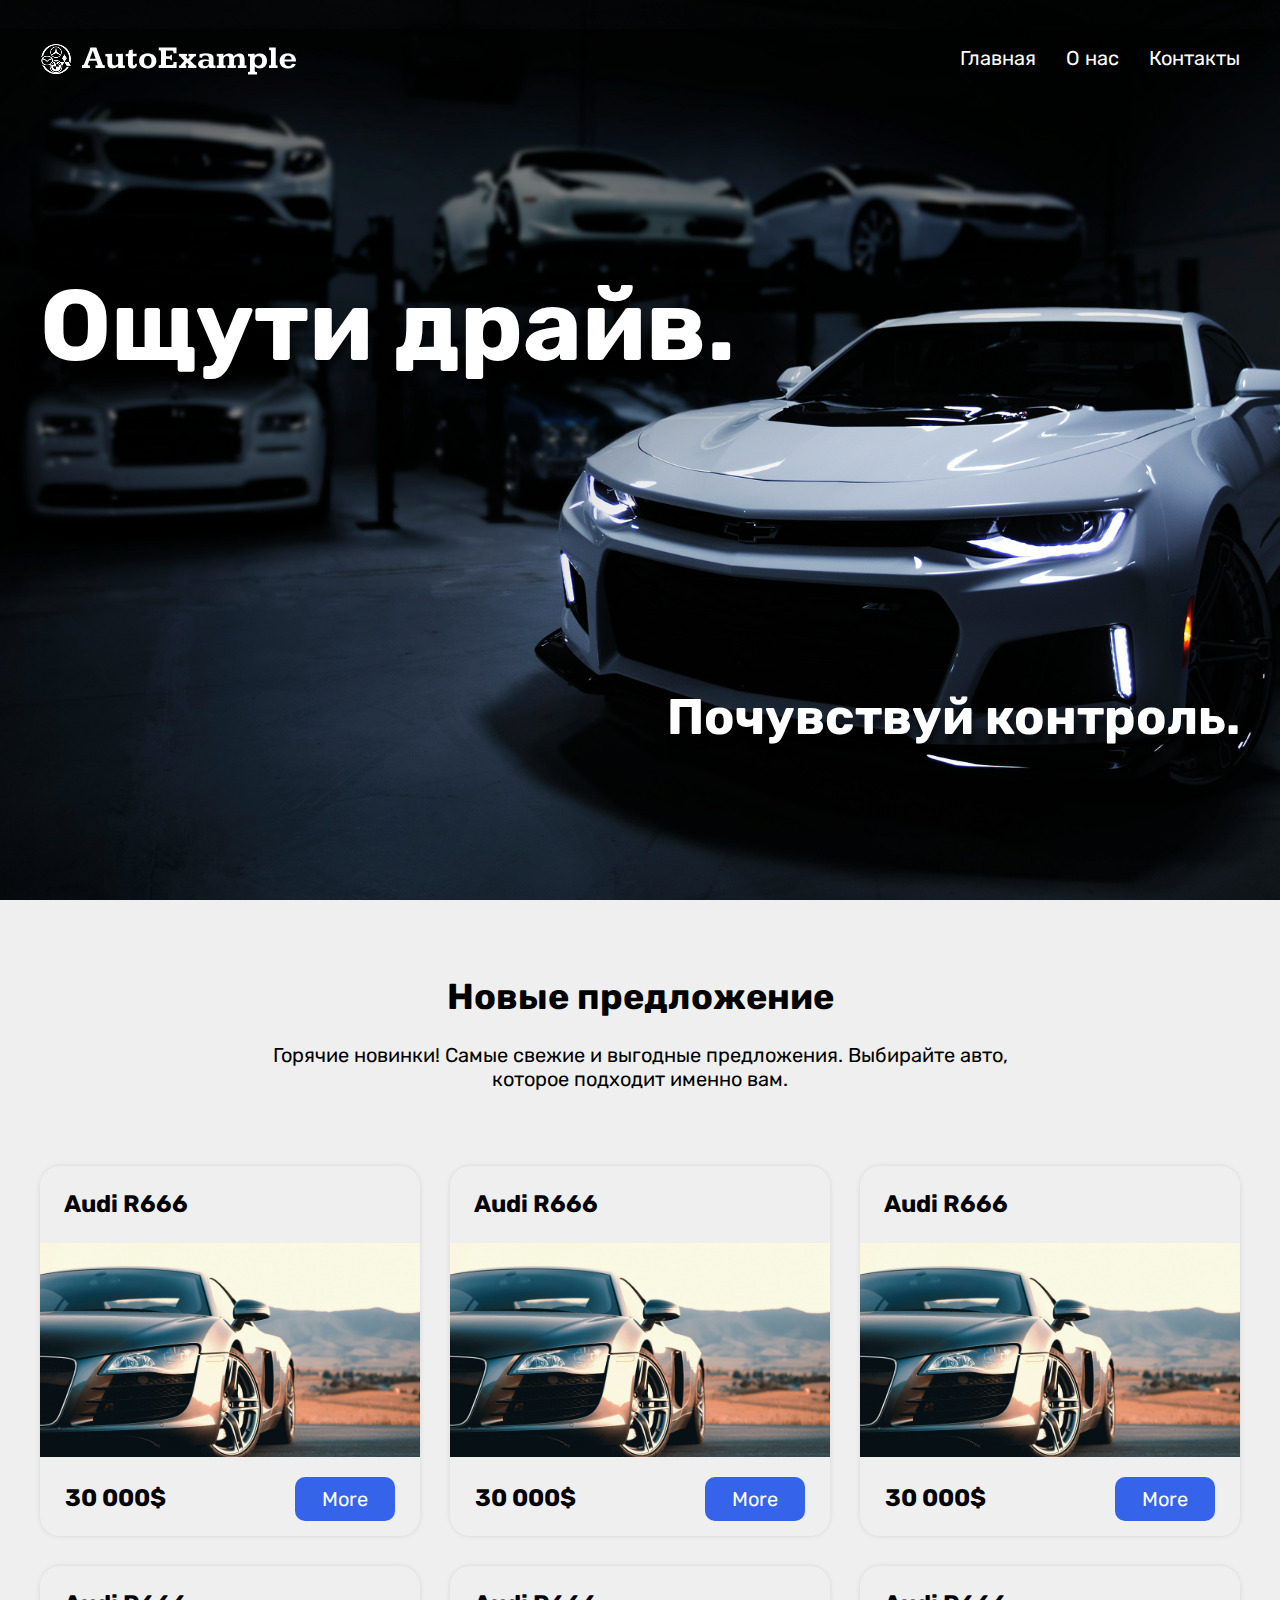
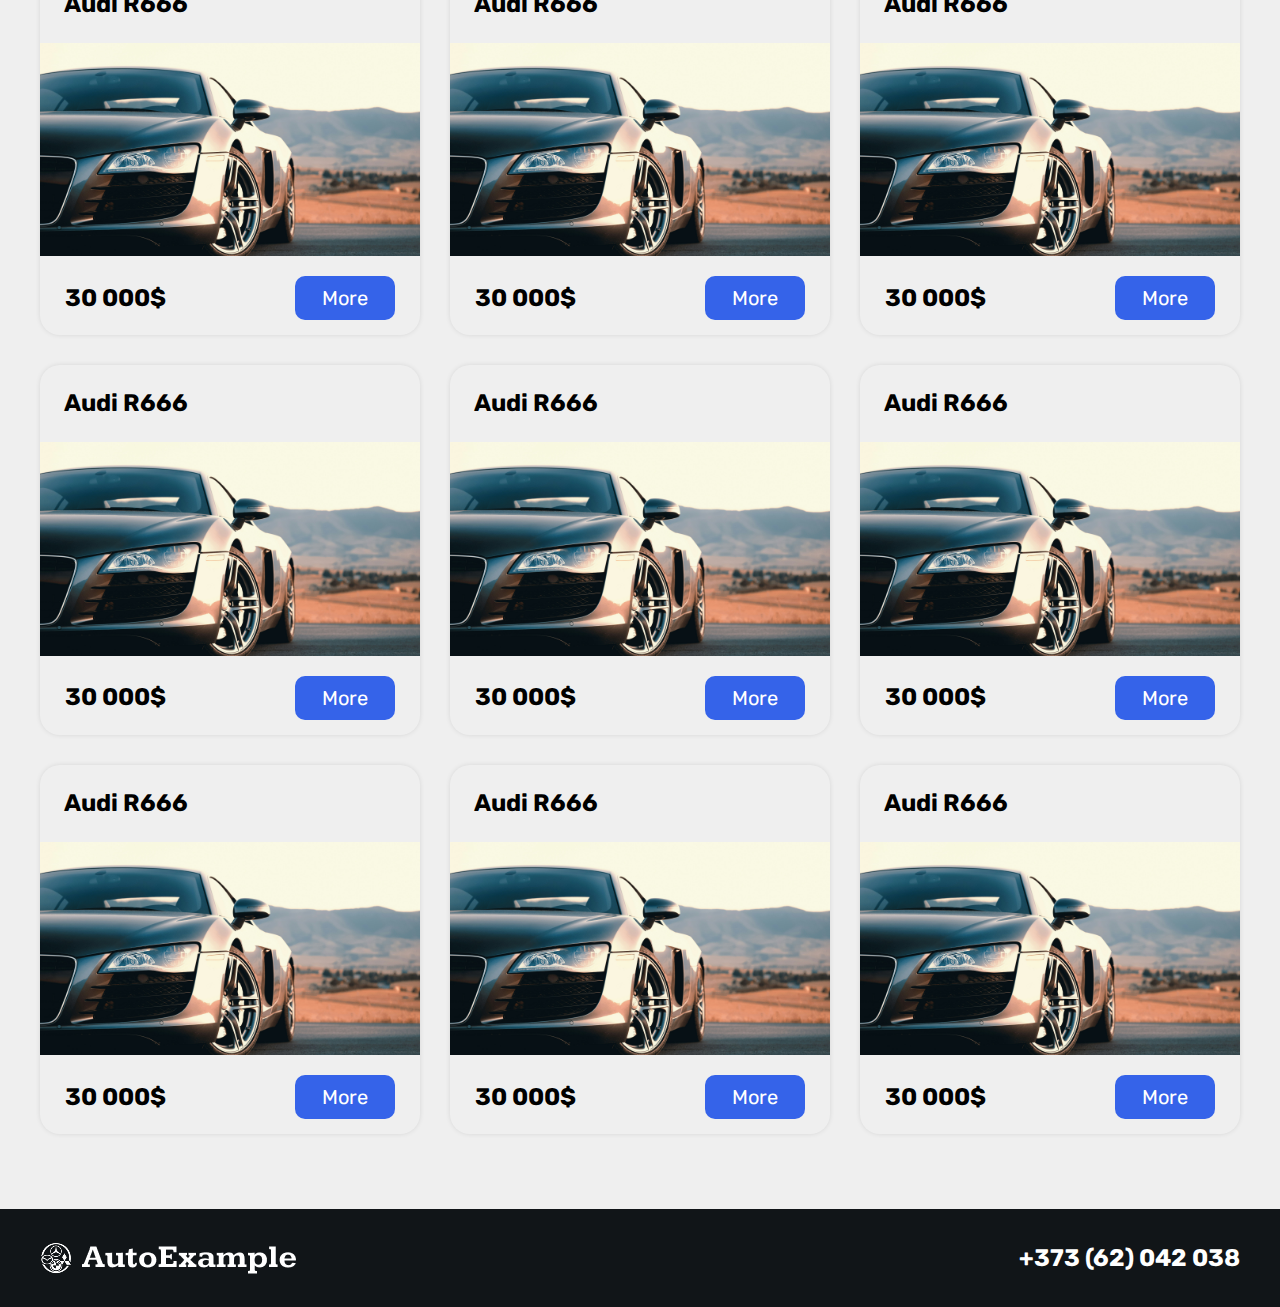
==== index.html @ 7bc927a0 "first commit" ====
<!DOCTYPE html>
<html lang="en">
  <head>
    <meta charset="UTF-8" />
    <meta name="viewport" content="width=device-width, initial-scale=1.0" />
    <title>Cars</title>
    <link rel="icon" type="image/png" href="favicon.png" />
    <link rel="preconnect" href="https://fonts.googleapis.com" />
    <link rel="preconnect" href="https://fonts.gstatic.com" crossorigin />
    <link
      href="https://fonts.googleapis.com/css2?family=Rubik:ital,wght@0,300..900;1,300..900&display=swap"
      rel="stylesheet"
    />
    <link
      rel="stylesheet"
      href="https://cdn.jsdelivr.net/npm/swiper@11/swiper-bundle.min.css"
    />
    <link rel="stylesheet" href="css/reset.css" />
    <link rel="stylesheet" href="css/style.css" />
  </head>
  <body>
    <header class="header">
      <div class="container">
        <nav class="menu">
          <a class="logo" href="index.html">
            <img class="logo__img" src="images/logo.png" alt="logo" />
          </a>
          <ul class="menu__list">
            <li class="menu__item">
              <a class="menu__link" href="index.html">Главная</a>
            </li>
            <li class="menu__item">
              <a class="menu__link" href="about.html">О нас</a>
            </li>
            <li class="menu__item">
              <a class="menu__link" href="contacts.html">Контакты</a>
            </li>
          </ul>
          <a class="menu__btn" data="hamburger-menu">
            <b></b>
            <b></b>
            <b></b>
          </a>
        </nav>
      </div>
    </header>
    <main class="main">
      <section class="hero" style="background-image: url('images/hero-bg.jpg')">
        <div class="container">
          <div class="hero__inner">
            <h1 class="hero__title">Ощути драйв.</h1>
            <p class="hero__subtitle">Почувствуй контроль.</p>
          </div>
        </div>
      </section>
      <section class="offers section" id="offers">
        <div class="container">
          <h2 class="offers__title">Новые предложение</h2>
          <p class="offers__text">
            Горячие новинки! Самые свежие и выгодные предложения. Выбирайте
            авто, которое подходит именно вам.
          </p>
          <ul class="offers__list">
            <li class="offers__item">
              <article class="car-card">
                <h3 class="car-card__title">
                  <a class="car-card__linkage" href="product.html">
                    Audi R666
                  </a>
                </h3>
                <a class="car-card__link" href="product.html"
                  ><img
                    class="car-card__img"
                    src="images/card.png"
                    alt="BMW 530"
                /></a>
                <div class="car-card__box">
                  <span class="car-card__price">30 000$</span>
                  <a class="car-card__more" href="product.html">More</a>
                </div>
              </article>
            </li>
            <li class="offers__item">
              <article class="car-card">
                <h3 class="car-card__title">
                  <a class="car-card__linkage" href="product.html">
                    Audi R666
                  </a>
                </h3>
                <a class="car-card__link" href="product.html"
                  ><img
                    class="car-card__img"
                    src="images/card.png"
                    alt="BMW 530"
                /></a>
                <div class="car-card__box">
                  <span class="car-card__price">30 000$</span>
                  <a class="car-card__more" href="product.html">More</a>
                </div>
              </article>
            </li>
            <li class="offers__item">
              <article class="car-card">
                <h3 class="car-card__title">
                  <a class="car-card__linkage" href="product.html">
                    Audi R666
                  </a>
                </h3>
                <a class="car-card__link" href="product.html"
                  ><img
                    class="car-card__img"
                    src="images/card.png"
                    alt="BMW 530"
                /></a>
                <div class="car-card__box">
                  <span class="car-card__price">30 000$</span>
                  <a class="car-card__more" href="product.html">More</a>
                </div>
              </article>
            </li>
            <li class="offers__item">
              <article class="car-card">
                <h3 class="car-card__title">
                  <a class="car-card__linkage" href="product.html">
                    Audi R666
                  </a>
                </h3>
                <a class="car-card__link" href="product.html"
                  ><img
                    class="car-card__img"
                    src="images/card.png"
                    alt="BMW 530"
                /></a>
                <div class="car-card__box">
                  <span class="car-card__price">30 000$</span>
                  <a class="car-card__more" href="product.html">More</a>
                </div>
              </article>
            </li>
            <li class="offers__item">
              <article class="car-card">
                <h3 class="car-card__title">
                  <a class="car-card__linkage" href="product.html">
                    Audi R666
                  </a>
                </h3>
                <a class="car-card__link" href="product.html"
                  ><img
                    class="car-card__img"
                    src="images/card.png"
                    alt="BMW 530"
                /></a>
                <div class="car-card__box">
                  <span class="car-card__price">30 000$</span>
                  <a class="car-card__more" href="product.html">More</a>
                </div>
              </article>
            </li>
            <li class="offers__item">
              <article class="car-card">
                <h3 class="car-card__title">
                  <a class="car-card__linkage" href="product.html">
                    Audi R666
                  </a>
                </h3>
                <a class="car-card__link" href="product.html"
                  ><img
                    class="car-card__img"
                    src="images/card.png"
                    alt="BMW 530"
                /></a>
                <div class="car-card__box">
                  <span class="car-card__price">30 000$</span>
                  <a class="car-card__more" href="product.html">More</a>
                </div>
              </article>
            </li>
            <li class="offers__item">
              <article class="car-card">
                <h3 class="car-card__title">
                  <a class="car-card__linkage" href="product.html">
                    Audi R666
                  </a>
                </h3>
                <a class="car-card__link" href="product.html"
                  ><img
                    class="car-card__img"
                    src="images/card.png"
                    alt="BMW 530"
                /></a>
                <div class="car-card__box">
                  <span class="car-card__price">30 000$</span>
                  <a class="car-card__more" href="product.html">More</a>
                </div>
              </article>
            </li>
            <li class="offers__item">
              <article class="car-card">
                <h3 class="car-card__title">
                  <a class="car-card__linkage" href="product.html">
                    Audi R666
                  </a>
                </h3>
                <a class="car-card__link" href="product.html"
                  ><img
                    class="car-card__img"
                    src="images/card.png"
                    alt="BMW 530"
                /></a>
                <div class="car-card__box">
                  <span class="car-card__price">30 000$</span>
                  <a class="car-card__more" href="product.html">More</a>
                </div>
              </article>
            </li>
            <li class="offers__item">
              <article class="car-card">
                <h3 class="car-card__title">
                  <a class="car-card__linkage" href="product.html">
                    Audi R666
                  </a>
                </h3>
                <a class="car-card__link" href="product.html"
                  ><img
                    class="car-card__img"
                    src="images/card.png"
                    alt="BMW 530"
                /></a>
                <div class="car-card__box">
                  <span class="car-card__price">30 000$</span>
                  <a class="car-card__more" href="product.html">More</a>
                </div>
              </article>
            </li>
            <li class="offers__item">
              <article class="car-card">
                <h3 class="car-card__title">
                  <a class="car-card__linkage" href="product.html">
                    Audi R666
                  </a>
                </h3>
                <a class="car-card__link" href="product.html"
                  ><img
                    class="car-card__img"
                    src="images/card.png"
                    alt="BMW 530"
                /></a>
                <div class="car-card__box">
                  <span class="car-card__price">30 000$</span>
                  <a class="car-card__more" href="product.html">More</a>
                </div>
              </article>
            </li>
            <li class="offers__item">
              <article class="car-card">
                <h3 class="car-card__title">
                  <a class="car-card__linkage" href="product.html">
                    Audi R666
                  </a>
                </h3>
                <a class="car-card__link" href="product.html"
                  ><img
                    class="car-card__img"
                    src="images/card.png"
                    alt="BMW 530"
                /></a>
                <div class="car-card__box">
                  <span class="car-card__price">30 000$</span>
                  <a class="car-card__more" href="product.html">More</a>
                </div>
              </article>
            </li>
            <li class="offers__item">
              <article class="car-card">
                <h3 class="car-card__title">
                  <a class="car-card__linkage" href="product.html">
                    Audi R666
                  </a>
                </h3>
                <a class="car-card__link" href="product.html"
                  ><img
                    class="car-card__img"
                    src="images/card.png"
                    alt="BMW 530"
                /></a>
                <div class="car-card__box">
                  <span class="car-card__price">30 000$</span>
                  <a class="car-card__more" href="product.html">More</a>
                </div>
              </article>
            </li>
          </ul>
        </div>
      </section>
    </main>
    <footer class="footer">
      <div class="container">
        <nav class="footer__nav">
          <a class="logo" href="index.html">
            <img class="logo__img" src="images/logo.png" alt="logo" />
          </a>
          <a class="footer__phone" href="tel:+37362042038">+373 (62) 042 038</a>
        </nav>
      </div>
    </footer>
    <script src="https://cdn.jsdelivr.net/npm/swiper@11/swiper-bundle.min.js"></script>
    <script src="js/main.js"></script>
  </body>
</html>
---- css/style.css ----
:root {
  --vh: 100vh;
}

html {
  scroll-behavior: smooth;
}

html,
body {
  height: 100%;
}

body {
  font-family: "Rubik", sans-serif;
  font-size: 20px;
  font-weight: 400;
  line-height: 1.2;
  background-color: #efefef;
  display: flex;
  flex-direction: column;
}

.main {
  flex-grow: 1;
}

.container {
  max-width: 1230px;
  padding: 0 15px;
  margin: 0 auto;
}

.container-fluid {
  max-width: 1430px;
  padding: 0 15px;
  margin: 0 auto;
}

.section {
  padding: 75px 0;
}

.header {
  padding: 40px 0;
  position: absolute;
  top: 0;
  left: 0;
  right: 0;
  color: #fff;
  z-index: 55;
}

.header.header-default {
  position: relative;
  color: #000;
}

.header.header-default .menu__btn b {
  background-color: #111518;
  transition: background-color 0.5s ease;
}

.header.header-default .logo {
  background-color: #111518;
}

.header.header-default .menu__btn.active b {
  background-color: #fff;
}

.logo {
  z-index: 55;
}

.menu {
  display: flex;
  justify-content: space-between;
  align-items: center;
  gap: 30px;
}

.menu__list {
  display: flex;
  gap: 30px;
}

.menu__link {
  padding-bottom: 2px;
  position: relative;
}

.menu__link::before {
  content: "";
  position: absolute;
  display: block;
  left: 50%;
  transform: translateX(-50%);
  bottom: 0;
  width: 0;
  height: 1px;
  background-color: #fff;
  transition: width 0.5s ease;
}

@media (hover: hover) {
  .menu__link:hover::before {
    width: 100%;
  }

  .header.header-default .menu__link:hover::before {
    background-color: #111518;
  }
}

.menu__btn {
  width: 44px;
  height: 33px;
  display: none;
  position: relative;
  z-index: 6;
}

.menu__btn b {
  position: absolute;
  left: 0;
  width: 44px;
  height: 3px;
  background-color: white;
}

.menu__btn b:nth-child(1) {
  top: 0;
}

.menu__btn b:nth-child(2) {
  top: 50%;
}

.menu__btn b:nth-child(3) {
  top: 100%;
}

.hero {
  background-repeat: no-repeat;
  background-size: cover;
  background-position: center;
}

.hero__inner {
  height: 100vh;
  padding-top: 118px;
  display: flex;
  flex-direction: column;
  justify-content: space-around;
}

.hero__title,
.hero__subtitle {
  font-weight: 700;
  font-size: 100px;
  line-height: 1;
  color: #fff;
  text-shadow: 2px 10px 5px rgba(0, 0, 0, 0.5);
}

.hero__subtitle {
  text-align: right;
  font-size: 50px;
}

.offers__title {
  font-size: 36px;
  text-align: center;
  margin-bottom: 25px;
}

.offers__text {
  text-align: center;
  max-width: 800px;
  margin: 0 auto 75px;
}

.offers__list {
  display: grid;
  grid-template-columns: repeat(3, 1fr);
  gap: 30px;
}

.car-card {
  border-radius: 20px;
  box-shadow: 0 0 5px rgba(0, 0, 0, 0.1);
}

.car-card__title {
  font-size: 24px;
  padding: 24px;
}

.car-card__box {
  padding: 15px 25px;
  display: flex;
  justify-content: space-between;
  align-items: center;
}

.car-card__price {
  font-weight: 700;
  font-size: 24px;
}

.car-card__more {
  background-color: #3563e9;
  padding: 10px 15px;
  color: #fff;
  border-radius: 10px;
  max-width: 100px;
  width: 100%;
  text-align: center;
}

.footer {
  background-color: #111518;
}

.footer__nav {
  display: flex;
  justify-content: space-between;
  gap: 15px 30px;
  align-items: center;
  color: #fff;
  padding: 30px 0;
  flex-wrap: wrap;
}

.footer__phone {
  font-size: 24px;
  font-weight: 700;
}

.about__top,
.contacts__top {
  height: 550px;
  background-color: #111518;
}

.about__header-inner {
  position: absolute;
  left: 0;
  top: 0;
  right: 0;
  height: 100%;
  max-width: 500px;
  display: flex;
  flex-direction: column;
  justify-content: center;
  gap: 15px;
  align-items: center;
  width: 100%;
  padding: 15px;
}

.about__subtitle,
.contacts__subtitle {
  font-size: 24px;
  max-width: 300px;
  padding-left: 68px;
  font-weight: 500;
}

.contacts__subtitle {
  padding: 0;
}

.contacts__title,
.about__title {
  font-size: 64px;
}

.product__preview {
  max-width: 1000px;
  width: 100%;
}

.product__title {
  text-align: left;
  font-size: 32px;
  color: #3563e9;
  margin-bottom: 25px;
}

.product__inner {
  display: flex;
  align-items: center;
  justify-content: space-between;
  gap: 30px;
  margin-bottom: 30px;
  box-shadow: 0 0 5px rgba(0, 0, 0, 0.1);
  border-radius: 20px;
  padding: 50px;
}

.product__swiper {
  height: 500px;
  border-radius: 20px;
  max-width: 1000px;
  width: 100%;
}

.swiper.product__swiper {
  margin: 0;
  box-shadow: 0 0 10px rgba(0, 0, 0, 0.5);
}

.swiper-pagination-vertical.swiper-pagination-bullets,
.swiper-vertical > .swiper-pagination-bullets {
  left: 10px;
  right: auto;
}

.product__img {
  object-fit: cover;
  width: 100%;
  height: 100%;
}

.product__box {
  max-width: 370px;
  width: 100%;
}

.product__text:not(:last-child) {
  margin-bottom: 15px;
}

.product__list {
  margin-bottom: 15px;
  font-size: 14px;
}

.product__item {
  display: flex;
  justify-content: space-between;
  position: relative;
}

.product__item:not(:last-child) {
  margin-bottom: 15px;
}

.product__item::after,
.product__price::after {
  content: "";
  position: absolute;
  display: block;
  width: 100%;
  height: 1px;
  left: 0;
  right: 0;
  bottom: 5px;
  z-index: 1;
  border-bottom: 1px dashed rgb(51 51 51 / 16%);
}

.product__item dd {
  text-align: right;
  color: #a3a2a2;
  padding-left: 5px;
  background-color: #efefef;
  position: relative;
  z-index: 2;
}

.product__item dt {
  background-color: #efefef;
  position: relative;
  z-index: 2;
  padding-right: 5px;
}

.product__price {
  display: flex;
  justify-content: space-between;
  gap: 15px;
  font-size: 20px;
  position: relative;
}

.product__price span {
  padding-left: 5px;
  background-color: #efefef;
  position: relative;
  z-index: 2;
}

.product__price span:first-child {
  padding-left: 0;
  padding-right: 5px;
}

.product__descr {
  margin-bottom: 15px;
  font-weight: 700;
  font-size: 28px;
}

.product__next {
  font-size: 28px;
  font-weight: 500;
}

.product__next a {
  color: #3563e9;
}

.about,
.contacts,
.product {
  padding: 0 0 75px;
}

.contacts__slider {
  max-width: 1000px;
}

.about__box,
.contacts__box {
  max-width: 1000px;
  margin: 0 auto;
}

.about__img,
.contacts__img {
  margin: 0 auto 30px;
  border-radius: 20px;
  width: 100%;
  object-fit: cover;
}

.about__list {
  display: grid;
  grid-template-columns: repeat(1, 1fr);
  gap: 30px;
}

.about__item {
  display: flex;
  gap: 30px;
  align-items: center;
}

.about__img {
  max-width: 700px;
  margin-bottom: 0;
  box-shadow: 0 0 10px rgba(0, 0, 0, 0.5);
}

.about__text {
  margin-bottom: 0;
  line-height: 1.8;
}

.about__image {
  box-shadow: 0 0 10px rgba(0, 0, 0, 0.5);
  border-radius: 20px;
}

.about__text.about__text--last {
  margin-bottom: 0;
}

.about__text {
  margin-bottom: 30px;
  line-height: 1.3;
}

.contacts__header,
.about__header {
  height: 500px;
  border-radius: 20px;
  background-repeat: no-repeat;
  background-size: cover;
  background-position: center;
  margin-bottom: 75px;
  display: flex;
  align-items: center;
  color: #fff;
  position: relative;
  overflow: hidden;
  box-shadow: 0 0 10px rgba(0, 0, 0, 0.5);
}

.contacts__header::before,
.about__header::before {
  content: "";
  position: absolute;
  inset: 0;
  background-color: rgba(0, 0, 0, 0.5);
}

.contacts__content {
  display: flex;
  gap: 30px;
  justify-content: space-between;
}

.contacts__info {
  padding-top: 45px;
  order: 1;
  max-width: 500px;
}

.contacts__text {
  margin-bottom: 30px;
}

.contacts__item:not(:last-child) {
  margin-bottom: 15px;
}

.contacts__link {
  padding-left: 50px;
  font-weight: 700;
  color: #3563e9;
  text-decoration: underline;
  font-size: 24px;
  position: relative;
}

.contacts__link.contacts__link--phone::before {
  background-image: url("../images/phone-icon.png");
}

.contacts__link.contacts__link--email::before {
  background-image: url("../images/email.png");
}

.contacts__link::before {
  content: "";
  position: absolute;
  display: block;
  left: 0;
  top: 0;
  width: 30px;
  height: 30px;
  background-repeat: no-repeat;
  background-size: cover;
  background-position: center;
}

.contacts__form {
  max-width: 600px;
  width: 100%;
}

.contacts__form-title {
  font-size: 28px;
  font-weight: 700;
  display: block;
  margin-bottom: 15px;
}

.contacts__input,
.contacts__textarea {
  padding: 20px;
  border-radius: 20px;
  width: 100%;
  display: block;
  border: 2px solid #111518;
  margin-bottom: 15px;
}

.contacts__textarea {
  height: 136px;
}

.contacts__btn {
  background-color: #3563e9;
  padding: 20px;
  font-weight: 500;
  border-radius: 20px;
  width: 100%;
  text-align: center;
  color: #fff;
}

@media (max-width: 1430px) {
  .contacts__header,
  .about__header {
    margin: 0 -15px 50px;
    border-radius: 0;
  }
}

@media (max-width: 1200px) {
  .car-card__bottom-item:nth-child(3),
  .car-card__bottom-item:last-child {
    display: none;
  }

  .hero__title {
    max-width: 900px;
  }

  .about__img {
    max-width: 600px;
  }

  .product__inner {
    flex-wrap: wrap;
  }

  .product__box,
  .product__swiper {
    max-width: 100%;
  }
}

@media (max-width: 992px) {
  .offers__list {
    grid-template-columns: repeat(2, 1fr);
    gap: 15px;
  }

  .offers {
    padding: 50px 0;
  }

  .offers__text {
    margin-bottom: 50px;
  }

  .offers__title {
    font-size: 32px;
    margin-bottom: 15px;
  }

  .hero__title {
    font-size: 48px;
    margin-bottom: 25px;
  }

  .hero__text {
    font-size: 24px;
  }

  .about__list {
    grid-template-columns: repeat(1, 1fr);
    gap: 25px;
  }

  .about__item {
    flex-wrap: wrap;
  }

  .about__item:nth-child(odd) p {
    margin-bottom: 0;
  }

  .about__item:nth-child(even) img {
    order: 1;
  }

  .about__item:nth-child(even) p {
    margin-bottom: 0;
  }

  .about__img {
    max-width: 100%;
  }

  .contacts__info {
    max-width: 400px;
  }

  .contacts__header,
  .about__header {
    margin-bottom: 50px;
  }

  .about,
  .contacts,
  .product {
    padding-bottom: 50px;
  }

  .product__inner {
    flex-wrap: wrap;
    gap: 15px;
    margin-bottom: 15px;
  }

  .product__title {
    font-size: 32px;
  }

  .product__box {
    max-width: 100%;
  }

  .swiper.product__swiper {
    width: calc(100% + 30px);
    max-width: calc(100% + 30px);
    margin: 0 -15px;
    border-radius: 0;
  }

  .hero__subtitle {
    order: -1;
    text-align: left;
    word-wrap: break-word;
  }

  .hero__title {
    text-align: right;
    word-wrap: break-word;
  }

  .about__header-inner {
    max-width: 100%;
  }

  .about__subtitle,
  .contacts__subtitle {
    padding-left: 0;
    text-align: center;
  }

  .product__inner {
    box-shadow: none;
    padding: 0;
    margin-bottom: 25px;
  }

  .product__descr,
  .product__next {
    font-size: 24px;
  }
}

@media (max-width: 860px) {
  .contacts__content {
    flex-wrap: wrap;
  }

  .contacts__form,
  .contacts__info {
    max-width: 100%;
  }

  .contacts__info {
    padding-top: 0;
    order: -1;
  }

  .contacts__header,
  .about__header,
  .product__swiper {
    height: 400px;
    margin-bottom: 25px;
  }
}

@media (max-width: 768px) {
  .offers__title {
    font-size: 28px;
  }

  .hero__title {
    font-size: 36px;
    margin-bottom: 25px;
  }

  .hero__text {
    font-size: 20px;
  }

  .about__title,
  .contacts__title {
    font-size: 56px;
  }

  .about__list {
    grid-template-columns: repeat(1, 1fr);
  }
}

@media (max-width: 680px) {
  .header {
    padding: 30px 0;
  }

  .menu__list {
    position: fixed;
    width: 0;
    height: 0;
    transform: translate(0, -50%);
    top: 50%;
    right: 0;
    transition: paddint-top 0.5s ease, opacity 1s ease, font-size 0.5s ease,
      width 0.5s ease, height 0.5s ease;
    flex-direction: column;
    background-color: rgba(0, 0, 0, 0.9);
    align-items: center;
    justify-content: center;
    font-size: 0;
    width: 100%;
    opacity: 0;
    color: #fff;
    z-index: 5;
    padding-top: 0;
  }

  .menu__list--active {
    width: 100%;
    opacity: 1;
    height: 100%;
    font-size: 28px;
    padding-top: 78px;
  }

  .menu__btn {
    display: block;
  }

  .offers__list {
    grid-template-columns: repeat(1, 1fr);
  }

  .footer__nav {
    justify-content: center;
  }

  .footer__phone {
    font-size: 20px;
  }

  .contacts__link {
    font-size: 22px;
  }

  .contacts__form-title {
    font-size: 24px;
  }

  .contacts__header,
  .about__header,
  .product__swiper {
    height: 350px;
  }

  .about__title,
  .contacts__title {
    font-size: 48px;
  }
}

@media (max-width: 560px) {
  .hero {
    background-position: 55% center;
  }
  .hero__title {
    font-size: 32px;
  }

  .hero__subtitle {
    font-size: 42px;
  }

  .hero__link {
    font-size: 20px;
  }

  .contacts__header,
  .about__header,
  .product__swiper {
    height: 300px;
  }

  .about__title,
  .contacts__title {
    font-size: 36px;
  }
}

@media (max-width: 480px) {
  .contacts__header,
  .about__header,
  .product__swiper {
    height: 250px;
  }
}

@media (max-width: 430px) {
  .contacts__header,
  .about__header,
  .product__swiper {
    height: 200px;
  }

  .about__title,
  .contacts__title,
  .product__title {
    font-size: 32px;
  }
}

@media (max-width: 370px) {
  .contacts__header,
  .about__header,
  .product__swiper {
    height: 150px;
  }
}
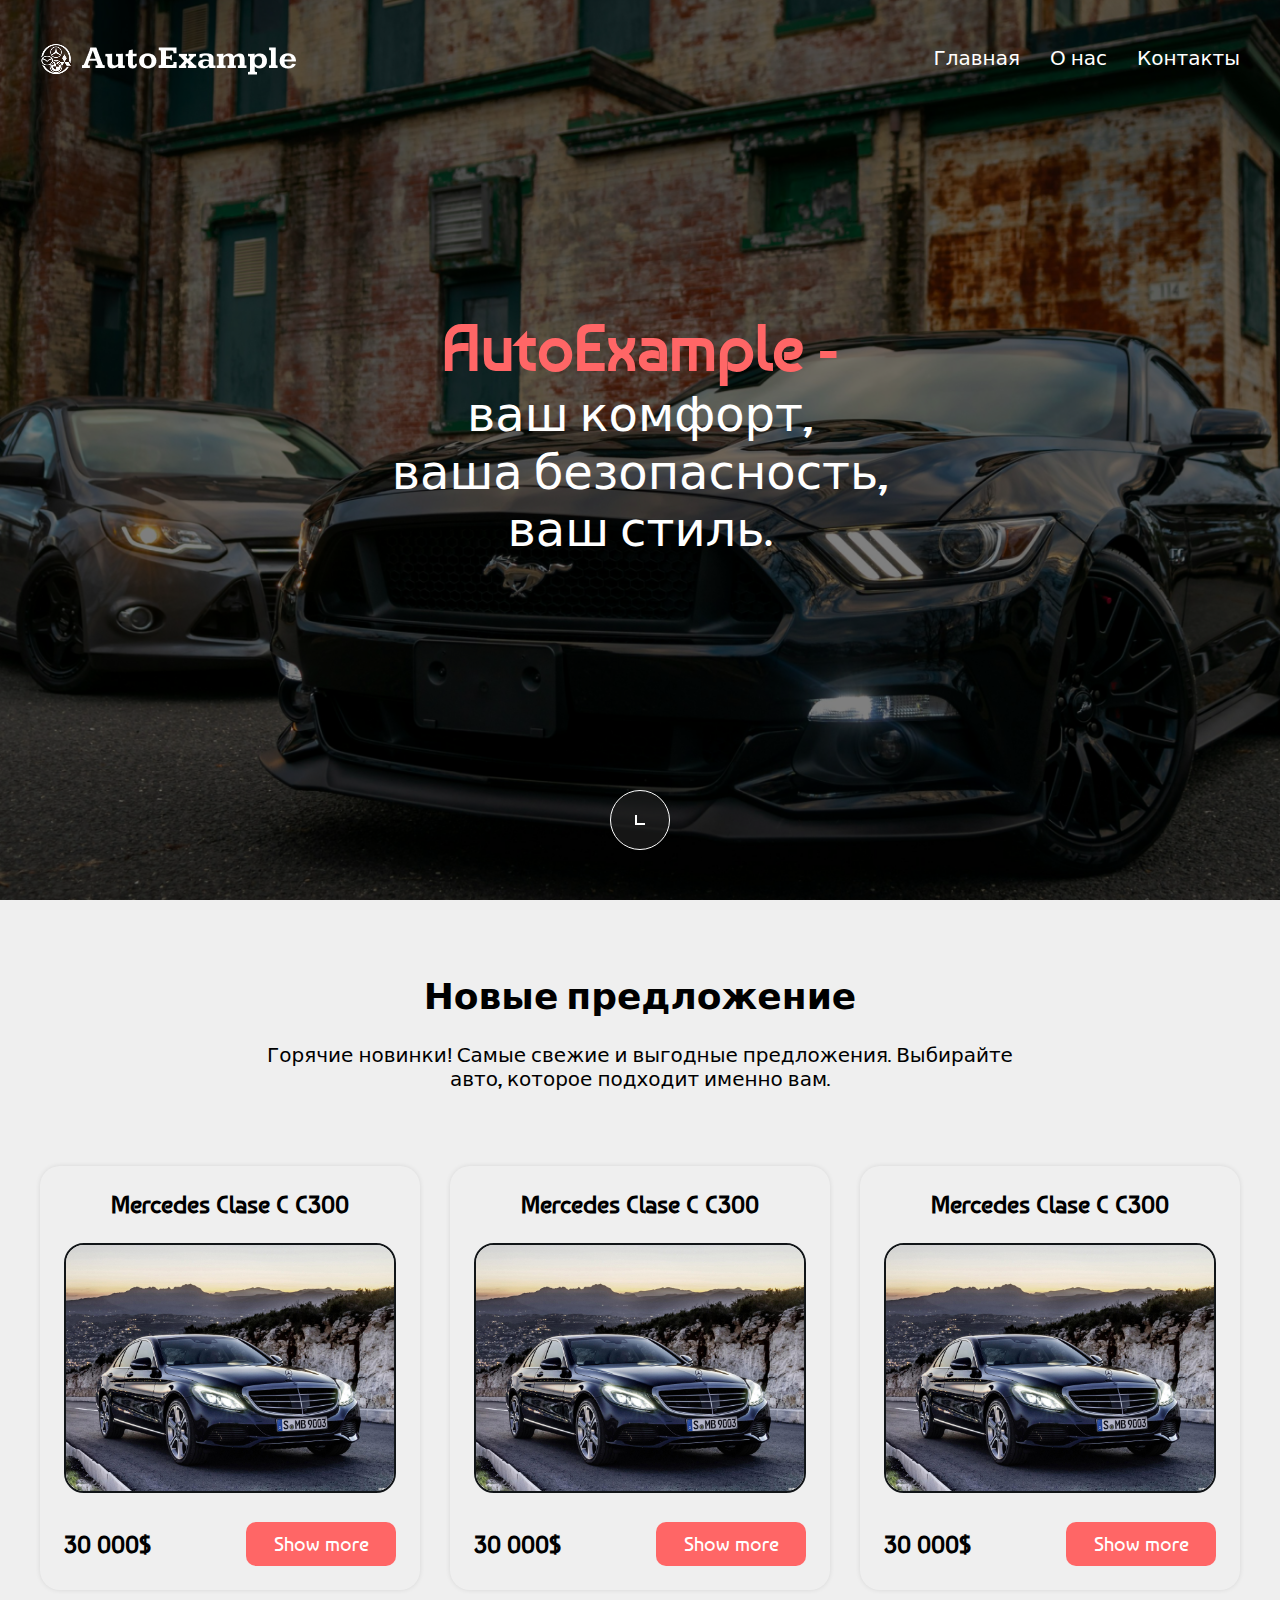
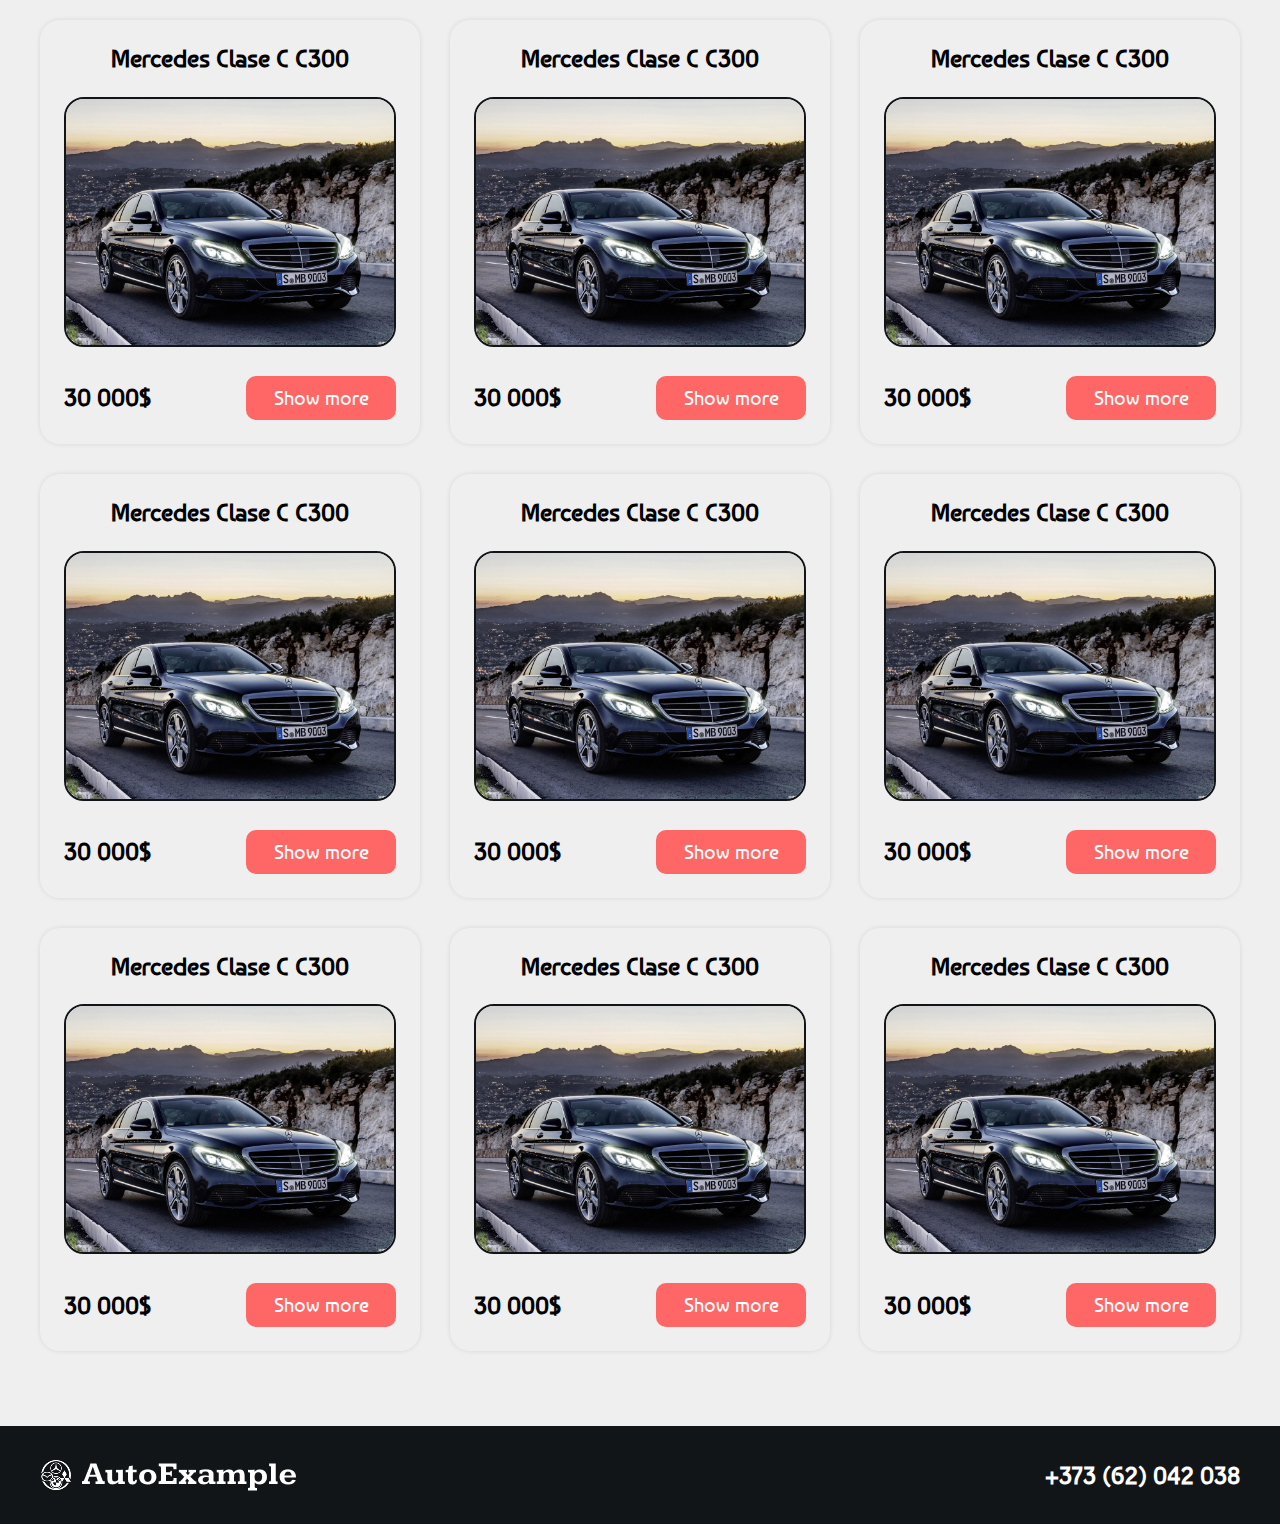
==== commit a052d08e: "added pages" ====
--- a/index.html
+++ b/index.html
@@ -8,7 +8,7 @@
     <link rel="preconnect" href="https://fonts.googleapis.com" />
     <link rel="preconnect" href="https://fonts.gstatic.com" crossorigin />
     <link
-      href="https://fonts.googleapis.com/css2?family=Rubik:ital,wght@0,300..900;1,300..900&display=swap"
+      href="https://fonts.googleapis.com/css2?family=Baumans&display=swap"
       rel="stylesheet"
     />
     <link
@@ -45,11 +45,16 @@
       </div>
     </header>
     <main class="main">
-      <section class="hero" style="background-image: url('images/hero-bg.jpg')">
+      <section class="hero" style="background-image: url('images/hero-bg.png')">
         <div class="container">
           <div class="hero__inner">
-            <h1 class="hero__title">Ощути драйв.</h1>
-            <p class="hero__subtitle">Почувствуй контроль.</p>
+            <h1 class="hero__title">
+              <span>AutoExample -</span> <span>ваш комфорт,</span>
+              <span>ваша безопасность,</span> <span>ваш стиль.</span>
+            </h1>
+            <a class="arrows__link" href="#offers">
+              <div class="arrows__item"></div>
+            </a>
           </div>
         </div>
       </section>
@@ -65,227 +70,227 @@
               <article class="car-card">
                 <h3 class="car-card__title">
                   <a class="car-card__linkage" href="product.html">
-                    Audi R666
-                  </a>
-                </h3>
-                <a class="car-card__link" href="product.html"
-                  ><img
-                    class="car-card__img"
-                    src="images/card.png"
-                    alt="BMW 530"
-                /></a>
-                <div class="car-card__box">
-                  <span class="car-card__price">30 000$</span>
-                  <a class="car-card__more" href="product.html">More</a>
-                </div>
-              </article>
-            </li>
-            <li class="offers__item">
-              <article class="car-card">
-                <h3 class="car-card__title">
-                  <a class="car-card__linkage" href="product.html">
-                    Audi R666
-                  </a>
-                </h3>
-                <a class="car-card__link" href="product.html"
-                  ><img
-                    class="car-card__img"
-                    src="images/card.png"
-                    alt="BMW 530"
-                /></a>
-                <div class="car-card__box">
-                  <span class="car-card__price">30 000$</span>
-                  <a class="car-card__more" href="product.html">More</a>
-                </div>
-              </article>
-            </li>
-            <li class="offers__item">
-              <article class="car-card">
-                <h3 class="car-card__title">
-                  <a class="car-card__linkage" href="product.html">
-                    Audi R666
-                  </a>
-                </h3>
-                <a class="car-card__link" href="product.html"
-                  ><img
-                    class="car-card__img"
-                    src="images/card.png"
-                    alt="BMW 530"
-                /></a>
-                <div class="car-card__box">
-                  <span class="car-card__price">30 000$</span>
-                  <a class="car-card__more" href="product.html">More</a>
-                </div>
-              </article>
-            </li>
-            <li class="offers__item">
-              <article class="car-card">
-                <h3 class="car-card__title">
-                  <a class="car-card__linkage" href="product.html">
-                    Audi R666
-                  </a>
-                </h3>
-                <a class="car-card__link" href="product.html"
-                  ><img
-                    class="car-card__img"
-                    src="images/card.png"
-                    alt="BMW 530"
-                /></a>
-                <div class="car-card__box">
-                  <span class="car-card__price">30 000$</span>
-                  <a class="car-card__more" href="product.html">More</a>
-                </div>
-              </article>
-            </li>
-            <li class="offers__item">
-              <article class="car-card">
-                <h3 class="car-card__title">
-                  <a class="car-card__linkage" href="product.html">
-                    Audi R666
-                  </a>
-                </h3>
-                <a class="car-card__link" href="product.html"
-                  ><img
-                    class="car-card__img"
-                    src="images/card.png"
-                    alt="BMW 530"
-                /></a>
-                <div class="car-card__box">
-                  <span class="car-card__price">30 000$</span>
-                  <a class="car-card__more" href="product.html">More</a>
-                </div>
-              </article>
-            </li>
-            <li class="offers__item">
-              <article class="car-card">
-                <h3 class="car-card__title">
-                  <a class="car-card__linkage" href="product.html">
-                    Audi R666
-                  </a>
-                </h3>
-                <a class="car-card__link" href="product.html"
-                  ><img
-                    class="car-card__img"
-                    src="images/card.png"
-                    alt="BMW 530"
-                /></a>
-                <div class="car-card__box">
-                  <span class="car-card__price">30 000$</span>
-                  <a class="car-card__more" href="product.html">More</a>
-                </div>
-              </article>
-            </li>
-            <li class="offers__item">
-              <article class="car-card">
-                <h3 class="car-card__title">
-                  <a class="car-card__linkage" href="product.html">
-                    Audi R666
-                  </a>
-                </h3>
-                <a class="car-card__link" href="product.html"
-                  ><img
-                    class="car-card__img"
-                    src="images/card.png"
-                    alt="BMW 530"
-                /></a>
-                <div class="car-card__box">
-                  <span class="car-card__price">30 000$</span>
-                  <a class="car-card__more" href="product.html">More</a>
-                </div>
-              </article>
-            </li>
-            <li class="offers__item">
-              <article class="car-card">
-                <h3 class="car-card__title">
-                  <a class="car-card__linkage" href="product.html">
-                    Audi R666
-                  </a>
-                </h3>
-                <a class="car-card__link" href="product.html"
-                  ><img
-                    class="car-card__img"
-                    src="images/card.png"
-                    alt="BMW 530"
-                /></a>
-                <div class="car-card__box">
-                  <span class="car-card__price">30 000$</span>
-                  <a class="car-card__more" href="product.html">More</a>
-                </div>
-              </article>
-            </li>
-            <li class="offers__item">
-              <article class="car-card">
-                <h3 class="car-card__title">
-                  <a class="car-card__linkage" href="product.html">
-                    Audi R666
-                  </a>
-                </h3>
-                <a class="car-card__link" href="product.html"
-                  ><img
-                    class="car-card__img"
-                    src="images/card.png"
-                    alt="BMW 530"
-                /></a>
-                <div class="car-card__box">
-                  <span class="car-card__price">30 000$</span>
-                  <a class="car-card__more" href="product.html">More</a>
-                </div>
-              </article>
-            </li>
-            <li class="offers__item">
-              <article class="car-card">
-                <h3 class="car-card__title">
-                  <a class="car-card__linkage" href="product.html">
-                    Audi R666
-                  </a>
-                </h3>
-                <a class="car-card__link" href="product.html"
-                  ><img
-                    class="car-card__img"
-                    src="images/card.png"
-                    alt="BMW 530"
-                /></a>
-                <div class="car-card__box">
-                  <span class="car-card__price">30 000$</span>
-                  <a class="car-card__more" href="product.html">More</a>
-                </div>
-              </article>
-            </li>
-            <li class="offers__item">
-              <article class="car-card">
-                <h3 class="car-card__title">
-                  <a class="car-card__linkage" href="product.html">
-                    Audi R666
-                  </a>
-                </h3>
-                <a class="car-card__link" href="product.html"
-                  ><img
-                    class="car-card__img"
-                    src="images/card.png"
-                    alt="BMW 530"
-                /></a>
-                <div class="car-card__box">
-                  <span class="car-card__price">30 000$</span>
-                  <a class="car-card__more" href="product.html">More</a>
-                </div>
-              </article>
-            </li>
-            <li class="offers__item">
-              <article class="car-card">
-                <h3 class="car-card__title">
-                  <a class="car-card__linkage" href="product.html">
-                    Audi R666
-                  </a>
-                </h3>
-                <a class="car-card__link" href="product.html"
-                  ><img
-                    class="car-card__img"
-                    src="images/card.png"
-                    alt="BMW 530"
-                /></a>
-                <div class="car-card__box">
-                  <span class="car-card__price">30 000$</span>
-                  <a class="car-card__more" href="product.html">More</a>
+                    Mercedes Clase C C300
+                  </a>
+                </h3>
+                <a class="car-card__link" href="product.html"
+                  ><img
+                    class="car-card__img"
+                    src="images/car.jpg"
+                    alt="BMW 530"
+                /></a>
+                <div class="car-card__box">
+                  <span class="car-card__price">30 000$</span>
+                  <a class="car-card__more" href="product.html">Show more</a>
+                </div>
+              </article>
+            </li>
+            <li class="offers__item">
+              <article class="car-card">
+                <h3 class="car-card__title">
+                  <a class="car-card__linkage" href="product.html">
+                    Mercedes Clase C C300
+                  </a>
+                </h3>
+                <a class="car-card__link" href="product.html"
+                  ><img
+                    class="car-card__img"
+                    src="images/car.jpg"
+                    alt="BMW 530"
+                /></a>
+                <div class="car-card__box">
+                  <span class="car-card__price">30 000$</span>
+                  <a class="car-card__more" href="product.html">Show more</a>
+                </div>
+              </article>
+            </li>
+            <li class="offers__item">
+              <article class="car-card">
+                <h3 class="car-card__title">
+                  <a class="car-card__linkage" href="product.html">
+                    Mercedes Clase C C300
+                  </a>
+                </h3>
+                <a class="car-card__link" href="product.html"
+                  ><img
+                    class="car-card__img"
+                    src="images/car.jpg"
+                    alt="BMW 530"
+                /></a>
+                <div class="car-card__box">
+                  <span class="car-card__price">30 000$</span>
+                  <a class="car-card__more" href="product.html">Show more</a>
+                </div>
+              </article>
+            </li>
+            <li class="offers__item">
+              <article class="car-card">
+                <h3 class="car-card__title">
+                  <a class="car-card__linkage" href="product.html">
+                    Mercedes Clase C C300
+                  </a>
+                </h3>
+                <a class="car-card__link" href="product.html"
+                  ><img
+                    class="car-card__img"
+                    src="images/car.jpg"
+                    alt="BMW 530"
+                /></a>
+                <div class="car-card__box">
+                  <span class="car-card__price">30 000$</span>
+                  <a class="car-card__more" href="product.html">Show more</a>
+                </div>
+              </article>
+            </li>
+            <li class="offers__item">
+              <article class="car-card">
+                <h3 class="car-card__title">
+                  <a class="car-card__linkage" href="product.html">
+                    Mercedes Clase C C300
+                  </a>
+                </h3>
+                <a class="car-card__link" href="product.html"
+                  ><img
+                    class="car-card__img"
+                    src="images/car.jpg"
+                    alt="BMW 530"
+                /></a>
+                <div class="car-card__box">
+                  <span class="car-card__price">30 000$</span>
+                  <a class="car-card__more" href="product.html">Show more</a>
+                </div>
+              </article>
+            </li>
+            <li class="offers__item">
+              <article class="car-card">
+                <h3 class="car-card__title">
+                  <a class="car-card__linkage" href="product.html">
+                    Mercedes Clase C C300
+                  </a>
+                </h3>
+                <a class="car-card__link" href="product.html"
+                  ><img
+                    class="car-card__img"
+                    src="images/car.jpg"
+                    alt="BMW 530"
+                /></a>
+                <div class="car-card__box">
+                  <span class="car-card__price">30 000$</span>
+                  <a class="car-card__more" href="product.html">Show more</a>
+                </div>
+              </article>
+            </li>
+            <li class="offers__item">
+              <article class="car-card">
+                <h3 class="car-card__title">
+                  <a class="car-card__linkage" href="product.html">
+                    Mercedes Clase C C300
+                  </a>
+                </h3>
+                <a class="car-card__link" href="product.html"
+                  ><img
+                    class="car-card__img"
+                    src="images/car.jpg"
+                    alt="BMW 530"
+                /></a>
+                <div class="car-card__box">
+                  <span class="car-card__price">30 000$</span>
+                  <a class="car-card__more" href="product.html">Show more</a>
+                </div>
+              </article>
+            </li>
+            <li class="offers__item">
+              <article class="car-card">
+                <h3 class="car-card__title">
+                  <a class="car-card__linkage" href="product.html">
+                    Mercedes Clase C C300
+                  </a>
+                </h3>
+                <a class="car-card__link" href="product.html"
+                  ><img
+                    class="car-card__img"
+                    src="images/car.jpg"
+                    alt="BMW 530"
+                /></a>
+                <div class="car-card__box">
+                  <span class="car-card__price">30 000$</span>
+                  <a class="car-card__more" href="product.html">Show more</a>
+                </div>
+              </article>
+            </li>
+            <li class="offers__item">
+              <article class="car-card">
+                <h3 class="car-card__title">
+                  <a class="car-card__linkage" href="product.html">
+                    Mercedes Clase C C300
+                  </a>
+                </h3>
+                <a class="car-card__link" href="product.html"
+                  ><img
+                    class="car-card__img"
+                    src="images/car.jpg"
+                    alt="BMW 530"
+                /></a>
+                <div class="car-card__box">
+                  <span class="car-card__price">30 000$</span>
+                  <a class="car-card__more" href="product.html">Show more</a>
+                </div>
+              </article>
+            </li>
+            <li class="offers__item">
+              <article class="car-card">
+                <h3 class="car-card__title">
+                  <a class="car-card__linkage" href="product.html">
+                    Mercedes Clase C C300
+                  </a>
+                </h3>
+                <a class="car-card__link" href="product.html"
+                  ><img
+                    class="car-card__img"
+                    src="images/car.jpg"
+                    alt="BMW 530"
+                /></a>
+                <div class="car-card__box">
+                  <span class="car-card__price">30 000$</span>
+                  <a class="car-card__more" href="product.html">Show more</a>
+                </div>
+              </article>
+            </li>
+            <li class="offers__item">
+              <article class="car-card">
+                <h3 class="car-card__title">
+                  <a class="car-card__linkage" href="product.html">
+                    Mercedes Clase C C300
+                  </a>
+                </h3>
+                <a class="car-card__link" href="product.html"
+                  ><img
+                    class="car-card__img"
+                    src="images/car.jpg"
+                    alt="BMW 530"
+                /></a>
+                <div class="car-card__box">
+                  <span class="car-card__price">30 000$</span>
+                  <a class="car-card__more" href="product.html">Show more</a>
+                </div>
+              </article>
+            </li>
+            <li class="offers__item">
+              <article class="car-card">
+                <h3 class="car-card__title">
+                  <a class="car-card__linkage" href="product.html">
+                    Mercedes Clase C C300
+                  </a>
+                </h3>
+                <a class="car-card__link" href="product.html"
+                  ><img
+                    class="car-card__img"
+                    src="images/car.jpg"
+                    alt="BMW 530"
+                /></a>
+                <div class="car-card__box">
+                  <span class="car-card__price">30 000$</span>
+                  <a class="car-card__more" href="product.html">Show more</a>
                 </div>
               </article>
             </li>
--- a/css/style.css
+++ b/css/style.css
@@ -12,7 +12,7 @@
 }
 
 body {
-  font-family: "Rubik", sans-serif;
+  font-family: "Baumans", system-ui;
   font-size: 20px;
   font-weight: 400;
   line-height: 1.2;
@@ -49,6 +49,10 @@
   right: 0;
   color: #fff;
   z-index: 55;
+}
+
+.header-base.header {
+  border-bottom: 2px solid rgb(233, 233, 233);
 }
 
 .header.header-default {
@@ -145,28 +149,108 @@
   background-repeat: no-repeat;
   background-size: cover;
   background-position: center;
+  position: relative;
+}
+
+.hero::before {
+  content: "";
+  position: absolute;
+  display: block;
+  inset: 0;
+  background-color: rgba(0, 0, 0, 0.5);
 }
 
 .hero__inner {
   height: 100vh;
   padding-top: 118px;
-  display: flex;
+  padding-bottom: 150px;
+  display: flex;
+  justify-content: center;
+  align-items: center;
+  position: relative;
+}
+
+.hero__title {
+  font-size: 64px;
+  color: #fff;
+  display: flex;
+  align-items: center;
   flex-direction: column;
-  justify-content: space-around;
-}
-
-.hero__title,
-.hero__subtitle {
-  font-weight: 700;
-  font-size: 100px;
-  line-height: 1;
-  color: #fff;
-  text-shadow: 2px 10px 5px rgba(0, 0, 0, 0.5);
-}
-
-.hero__subtitle {
-  text-align: right;
-  font-size: 50px;
+  justify-content: center;
+  text-align: center;
+}
+
+.hero__title span:first-child {
+  color: #ff6666;
+}
+
+.hero__title span:not(:first-child) {
+  font-size: 48px;
+  font-weight: 500;
+}
+
+.hero__title-text {
+  font-size: 48px;
+  max-width: 800px;
+  display: block;
+}
+
+.arrows__link {
+  border: 1px solid #fff;
+  border-radius: 50%;
+  background-color: rgba(30, 30, 30, 0.7);
+  width: 60px;
+  height: 60px;
+  margin: 0 auto;
+  position: absolute;
+  left: 0;
+  right: 0;
+  bottom: 50px;
+  display: flex;
+  justify-content: center;
+  align-items: center;
+  flex-direction: column;
+}
+
+.arrows__item {
+  width: 10px;
+  height: 10px;
+  position: relative;
+  margin: 0 auto;
+}
+
+.arrows__item::after,
+.arrows__item::before {
+  content: "";
+  position: absolute;
+  border-bottom: 2px solid #fff;
+  border-left: 2px solid #fff;
+  width: 100%;
+  height: 100%;
+  animation: arrow 3s linear infinite;
+}
+
+.arrows__item::after {
+  animation: arrow 3s linear infinite -1.5s;
+}
+
+@keyframes arrow {
+  0% {
+    opacity: 0;
+    transform: translate(0, -10px) rotate(-45deg);
+  }
+  10%,
+  90% {
+    opacity: 0;
+  }
+  50% {
+    opacity: 1;
+    transform: translate(0, 0) rotate(-45deg);
+  }
+  100% {
+    opacity: 0;
+    transform: translate(0, 10px) rotate(-45deg);
+  }
 }
 
 .offers__title {
@@ -188,17 +272,30 @@
 }
 
 .car-card {
+  padding: 24px;
   border-radius: 20px;
   box-shadow: 0 0 5px rgba(0, 0, 0, 0.1);
 }
 
 .car-card__title {
   font-size: 24px;
-  padding: 24px;
+  padding-bottom: 24px;
+  text-align: center;
+}
+
+.car-card__link {
+  border: 2px solid #111518;
+  width: 100%;
+  overflow: hidden;
+  border-radius: 20px;
+}
+
+.car-card__img {
+  width: 100%;
 }
 
 .car-card__box {
-  padding: 15px 25px;
+  padding-top: 24px;
   display: flex;
   justify-content: space-between;
   align-items: center;
@@ -210,11 +307,11 @@
 }
 
 .car-card__more {
-  background-color: #3563e9;
+  background-color: #ff6666;
   padding: 10px 15px;
   color: #fff;
   border-radius: 10px;
-  max-width: 100px;
+  max-width: 150px;
   width: 100%;
   text-align: center;
 }
@@ -282,6 +379,78 @@
   width: 100%;
 }
 
+.product__container {
+  max-width: 1000px;
+  margin: 0 auto 15px;
+  border-radius: 10px;
+  overflow: hidden;
+  box-shadow: 0 0 10px rgba(0, 0, 0, 0.9);
+}
+
+.product__container img {
+  height: 500px;
+  width: 100%;
+  object-fit: cover;
+}
+
+.tabs-content {
+  display: none;
+}
+
+.tabs-content.tabs-content--active {
+  display: block;
+  animation: opacity 0.5s linear;
+}
+
+@keyframes opacity {
+  from {
+    opacity: 0;
+  }
+  to {
+    opacity: 1;
+  }
+}
+
+.product__tabs {
+  display: flex;
+  gap: 10px;
+  overflow-x: auto;
+}
+
+.product__tab {
+  width: 120px;
+  height: 80px;
+  border-radius: 10px;
+  overflow: hidden;
+  box-shadow: 0 0 10px rgba(0, 0, 0, 0.5);
+  position: relative;
+}
+
+.product__tab::before {
+  content: "";
+  position: absolute;
+  display: block;
+  inset: 0;
+  background: rgba(0, 0, 0, 0.8);
+  transition: background 0.5s ease;
+}
+
+@media (hover: hover) {
+  .product__tab:hover::before {
+    background: linear-gradient(180deg, #c8a06c00, #fc7926);
+  }
+}
+
+.product__tab.tab--active::before {
+  background: linear-gradient(180deg, #c8a06c00, #fc7926);
+}
+
+.product__tab img {
+  width: 100%;
+  height: 100%;
+  object-fit: cover;
+}
+
 .product__title {
   text-align: left;
   font-size: 32px;
@@ -291,13 +460,9 @@
 
 .product__inner {
   display: flex;
-  align-items: center;
+  align-items: start;
   justify-content: space-between;
   gap: 30px;
-  margin-bottom: 30px;
-  box-shadow: 0 0 5px rgba(0, 0, 0, 0.1);
-  border-radius: 20px;
-  padding: 50px;
 }
 
 .product__swiper {
@@ -416,7 +581,26 @@
 .about,
 .contacts,
 .product {
-  padding: 0 0 75px;
+  padding: 75px 0;
+}
+
+.product {
+  padding-top: 50px;
+}
+
+.about__descr {
+  line-height: 2;
+  margin-bottom: 30px;
+}
+
+.about__image {
+  margin-bottom: 30px;
+}
+
+.about__text {
+  max-width: 650px;
+  line-height: 2;
+  margin-bottom: 0;
 }
 
 .contacts__slider {
@@ -455,23 +639,9 @@
   box-shadow: 0 0 10px rgba(0, 0, 0, 0.5);
 }
 
-.about__text {
-  margin-bottom: 0;
-  line-height: 1.8;
-}
-
 .about__image {
   box-shadow: 0 0 10px rgba(0, 0, 0, 0.5);
   border-radius: 20px;
-}
-
-.about__text.about__text--last {
-  margin-bottom: 0;
-}
-
-.about__text {
-  margin-bottom: 30px;
-  line-height: 1.3;
 }
 
 .contacts__header,
@@ -548,6 +718,13 @@
   background-position: center;
 }
 
+.contacts__inner {
+  display: flex;
+  align-items: center;
+  justify-content: space-between;
+  gap: 30px;
+}
+
 .contacts__form {
   max-width: 600px;
   width: 100%;
@@ -640,6 +817,15 @@
     margin-bottom: 25px;
   }
 
+  .hero__title span:not(:first-child) {
+    font-size: 42px;
+  }
+
+  .hero__title span.hero__title-text {
+    text-align: center;
+    font-size: 36px;
+  }
+
   .hero__text {
     font-size: 24px;
   }
@@ -736,6 +922,33 @@
   .product__next {
     font-size: 24px;
   }
+
+  .about__item:first-child p {
+    order: -1;
+  }
+
+  .about__descr,
+  .about__text {
+    line-height: 1.3;
+    max-width: 100%;
+  }
+
+  .about,
+  .contacts {
+    padding: 50px 0;
+  }
+
+  .contacts__inner {
+    flex-wrap: wrap;
+  }
+
+  .contacts__form {
+    max-width: 100%;
+  }
+
+  .contacts__img {
+    order: 1;
+  }
 }
 
 @media (max-width: 860px) {
@@ -767,8 +980,15 @@
   }
 
   .hero__title {
-    font-size: 36px;
+    font-size: 42px;
     margin-bottom: 25px;
+  }
+
+  .hero__title span:not(:first-child) {
+    font-size: 32px;
+  }
+  .hero__title span:first-child {
+    font-size: 42px;
   }
 
   .hero__text {
@@ -883,6 +1103,13 @@
   }
 }
 
+@media (max-height: 480px) {
+  .hero__title {
+    text-align: center;
+    display: block;
+  }
+}
+
 @media (max-width: 480px) {
   .contacts__header,
   .about__header,
